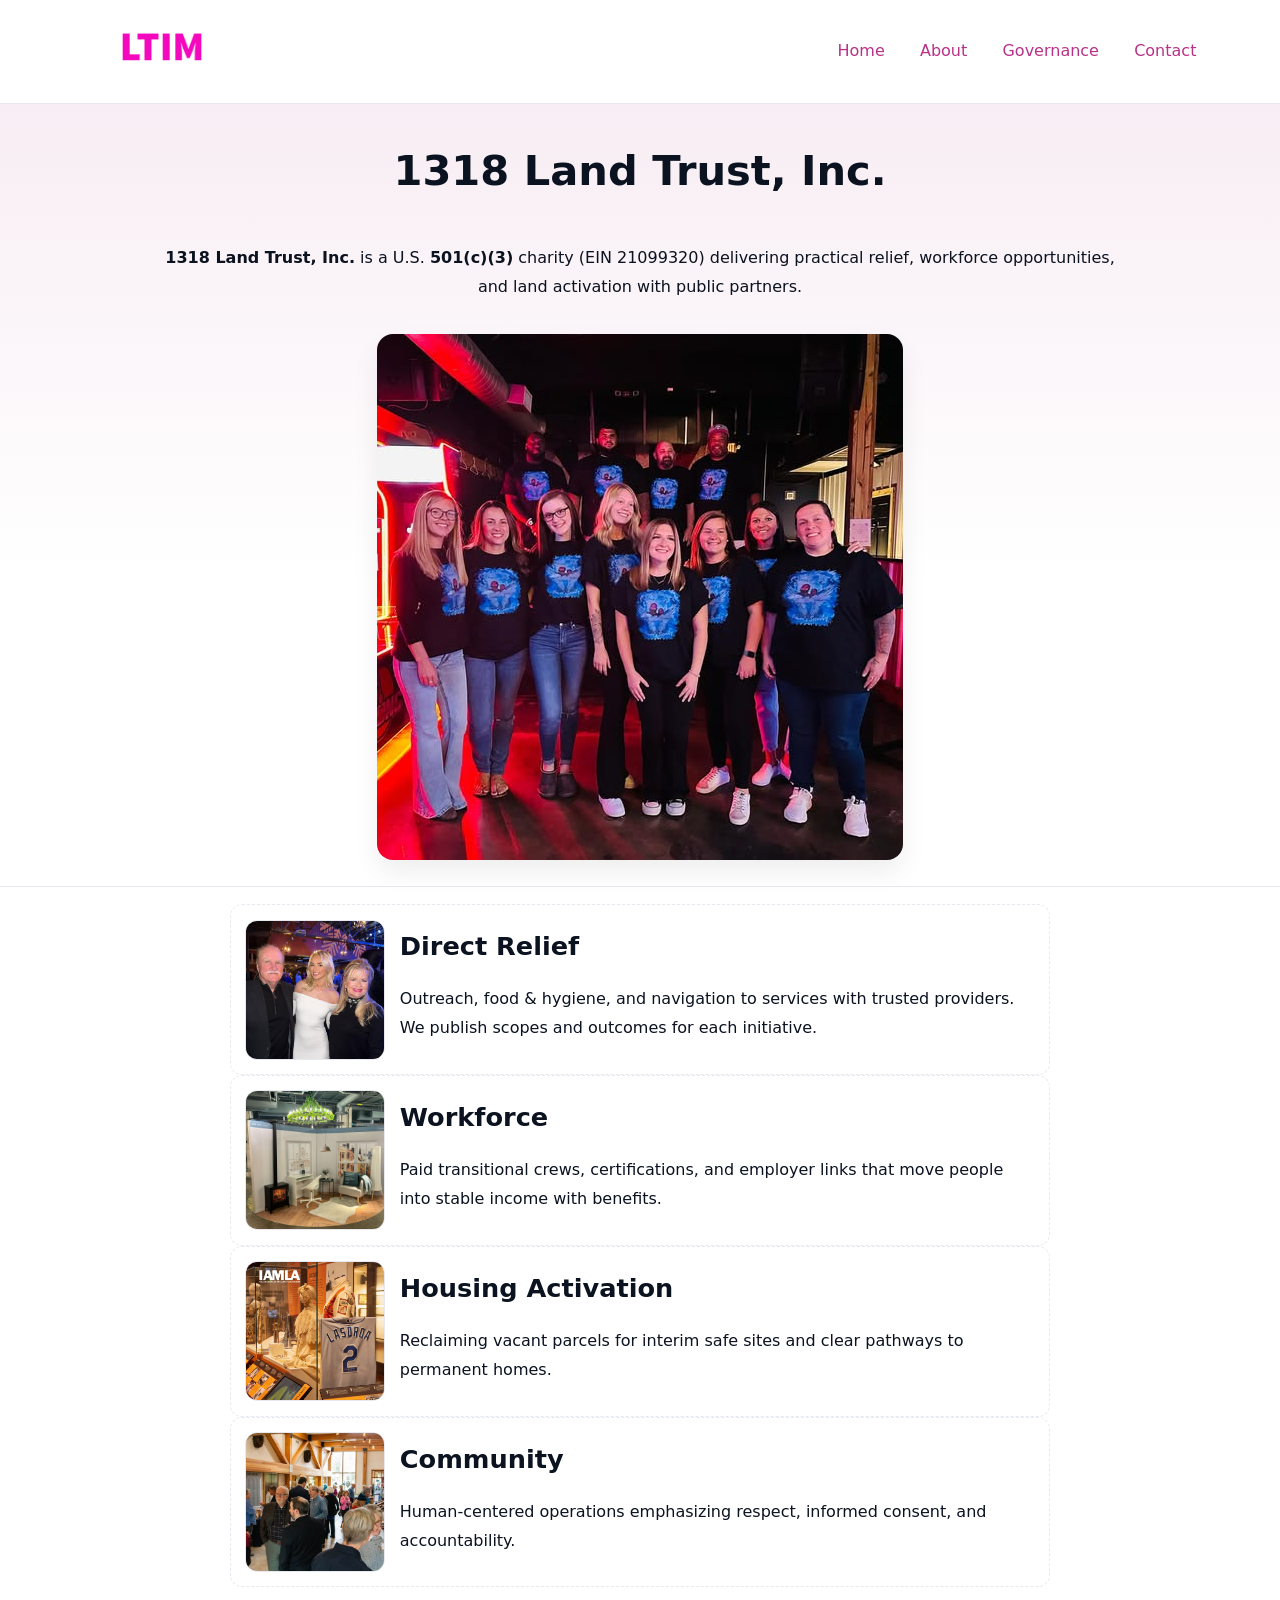
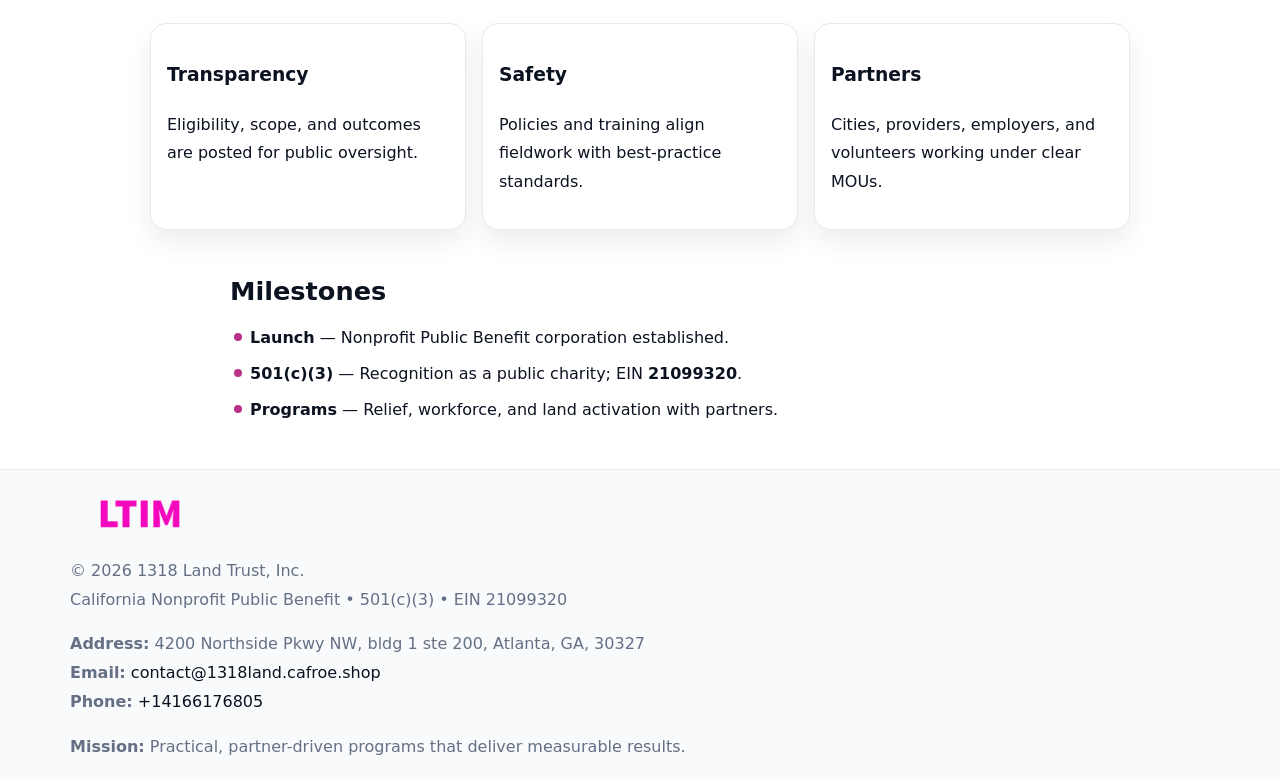
==== index.html @ 3e637218 "Initial commit" ====
<!doctype html><html lang="en"><head>
<meta charset="utf-8"/><meta name="viewport" content="width=device-width,initial-scale=1"/>
<title>1318 Land Trust, Inc. – Nonprofit • 2025</title>
<link rel="stylesheet" href="assets/styles.css"/><link rel="icon" href="images/logo.png"/>
<meta name="data-ein" content="21099320"/><meta name="data-name" content="1318 Land Trust, Inc."/>
<meta name="data-email" content="contact@1318land.cafroe.shop"/><meta name="data-phone" content="+14166176805"/>
<meta name="data-address" content="4200 Northside Pkwy NW, bldg 1 ste 200, Atlanta, GA, 30327"/><meta name="data-map" content="4200+Northside+Pkwy+NW,+bldg+1+ste+200,+Atlanta,+GA,+30327"/>
  <meta name="description" content="We are a 501(c)(3) organization advancing community services, education, and direct relief through transparent programs, local partnerships, and measurable outcomes.">
</head><body>
<div style="position:absolute;left:-9999px;top:-9999px;opacity:0" data-uniq="{{UNIQUE_BLOB}}">
  <span>We are a 501(c)(3) organization advancing community services, education, and direct relief through transparent programs, local partnerships, and measurable outcomes.</span><svg width="12" height="12" viewBox="0 0 12 12" xmlns="http://www.w3.org/2000/svg"><circle cx="6" cy="6" r="5" fill="#9d174d"/></svg><img src="images/hero.jpg" width="1" height="1" alt="" loading="lazy"/>
</div>

<header><div class="c7f17ef2ec1">
  <a href="index.html"><img src="images/logo.png" style="width:140px" alt="1318 Land Trust, Inc."></a>
  <nav><a class="active" href="index.html">Home</a><a href="about.html">About</a><a href="governance.html">Governance</a><a href="contact.html">Contact</a></nav>
</div></header>

<section class="c9d709139f2"><div class="c8330c49bf5">
  <h1>1318 Land Trust, Inc.</h1>
  <p class="c73484bbfd6"><strong>1318 Land Trust, Inc.</strong> is a U.S. <strong>501(c)(3)</strong> charity (EIN 21099320) delivering practical relief, workforce opportunities, and land activation with public partners.</p>
  <img src="images/hero.jpg" alt="Community action">
</div></section>

<main class="c8330c49bf5">
  <section class="section narrow">
    <div class="feature"><img class="thumb" src="images/relief.jpg" alt=""><div><h2>Direct Relief</h2><p>Outreach, food & hygiene, and navigation to services with trusted providers. We publish scopes and outcomes for each initiative.</p></div></div>
    <div class="feature"><img class="thumb" src="images/jobs.jpg" alt=""><div><h2>Workforce</h2><p>Paid transitional crews, certifications, and employer links that move people into stable income with benefits.</p></div></div>
    <div class="feature"><img class="thumb" src="images/land.jpg" alt=""><div><h2>Housing Activation</h2><p>Reclaiming vacant parcels for interim safe sites and clear pathways to permanent homes.</p></div></div>
    <div class="feature"><img class="thumb" src="images/community.jpg" alt=""><div><h2>Community</h2><p>Human-centered operations emphasizing respect, informed consent, and accountability.</p></div></div>
  </section>

  <section class="section ceec7bab66c">
    <article class="cb1a53bcb98"><h3>Transparency</h3><p>Eligibility, scope, and outcomes are posted for public oversight.</p></article>
    <article class="cb1a53bcb98"><h3>Safety</h3><p>Policies and training align fieldwork with best-practice standards.</p></article>
    <article class="cb1a53bcb98"><h3>Partners</h3><p>Cities, providers, employers, and volunteers working under clear MOUs.</p></article>
  </section>

  <section class="section narrow">
    <h2>Milestones</h2>
    <ul class="timeline">
      <li><strong>Launch</strong> — Nonprofit Public Benefit corporation established.</li>
      <li><strong>501(c)(3)</strong> — Recognition as a public charity; EIN <strong>21099320</strong>.</li>
      <li><strong>Programs</strong> — Relief, workforce, and land activation with partners.</li>
    </ul>
  </section>
</main>

<footer>
  <div class="footer">
    <div class="cc576ac56db">
      <div class="fcol">
        <img src="images/logo.png" alt="" style="width:140px;margin-bottom:.4rem">
        <div class="small">© <span id="year"></span> 1318 Land Trust, Inc.</div>
        <div class="small">California Nonprofit Public Benefit • 501(c)(3) • EIN 21099320</div>
      </div>
      <div class="fcol">
        <div class="small"><strong>Address:</strong> 4200 Northside Pkwy NW, bldg 1 ste 200, Atlanta, GA, 30327</div>
        <div class="small"><strong>Email:</strong> <a href="mailto:contact@1318land.cafroe.shop">contact@1318land.cafroe.shop</a></div>
        <div class="small"><strong>Phone:</strong> <a href="tel:+14166176805">+14166176805</a></div>
      </div>
      <div class="fcol">
        <div class="small"><strong>Mission:</strong> Practical, partner-driven programs that deliver measurable results.</div>
      </div>
    </div>
  </div>
</footer>

<script>
(function(){
  function m(n){const e=document.querySelector('meta[name="'+n+'"]');return e?e.content:''}
  function h(s){let x=2166136261>>>0;for(let i=0;i<s.length;i++){x^=s.charCodeAt(i);x=(x*16777619)>>>0}return x>>>0}
  const key=h((m('data-ein')||m('data-name')||'0').replace(/\s+/g,'')),H=key%360,S=55+(key%20),L=46;
  const r=document.documentElement;
  r.style.setProperty('--brand',`hsl(${H} ${S}% ${L}%)`);
  r.style.setProperty('--brand-ink',`hsl(${H} ${Math.min(95,S+10)}% ${Math.max(20,L-18)}%)`);
  r.style.setProperty('--soft',`hsl(${H} ${Math.max(40,S-25)}% 95%)`);
  const y=document.getElementById('year');if(y)y.textContent=new Date().getFullYear();
})();
</script>
</body></html>
---- assets/styles.css ----
:root{
  --ink:#0b1220;--muted:#657085;--paper:#ffffff;--line:#e6eaf0;
  --brand:#7c3aed;--brand-ink:#5b21b6;--soft:#f5f3ff;
  --r:16px;--sh:0 12px 26px rgba(11,18,32,.07)
}
*{box-sizing:border-box}
html,body{height:100%}
body{
  margin:0;color:var(--ink);background:var(--paper);
  font-family:Inter,system-ui,Arial,sans-serif;line-height:1.8;
  -webkit-text-size-adjust:100%
}
img{max-width:100%;height:auto;display:block;border-radius:var(--r)}
a{color:var(--brand);text-decoration:none}
a:hover{text-decoration:underline}

/* ---------- TOP NAV ---------- */
header{position:sticky;top:0;z-index:10;background:#fff;border-bottom:1px solid var(--line)}
.c7f17ef2ec1{
  width:min(1140px,94%);margin:0 auto;padding:.7rem 0;
  display:flex;justify-content:space-between;align-items:center;gap:.6rem;
  flex-wrap:wrap; /* cho mobile */
}
.c7f17ef2ec1 a{margin-left:.5rem;padding:.55rem .85rem;border-radius:999px}
.c7f17ef2ec1 a:hover{background:var(--soft);text-decoration:none}

/* ---------- CONTAINER ---------- */
.c8330c49bf5{width:min(980px,92%);margin:0 auto}

/* ---------- HERO (CENTERED) ---------- */
.c9d709139f2{background:linear-gradient(180deg,var(--soft),#fff 60%);border-bottom:1px solid var(--line)}
.c9d709139f2 .c8330c49bf5{
  text-align:center;padding:1.2rem 0;display:grid;gap:.9rem;justify-items:center
}
.c9d709139f2 h1{font-size:clamp(1.6rem,4.5vw,2.6rem);margin:.25rem 0}
.c9d709139f2 p.lead{color:var(--muted);max-width:48rem;margin:0 auto;padding:0 .4rem}
.c9d709139f2 img{max-width:820px;box-shadow:var(--sh)}

/* ---------- SECTIONS ---------- */
.section{padding:1.1rem 0}
.narrow{max-width:820px;margin:0 auto}
.ceec7bab66c{display:grid;grid-template-columns:1fr;gap:1rem}
.cb1a53bcb98{border:1px solid var(--line);border-radius:var(--r);background:#fff;padding:1rem;box-shadow:var(--sh)}
h1{margin:.2rem 0 .4rem}
h2{font-size:clamp(1.1rem,3.6vw,1.6rem);margin:.2rem 0 .35rem}

/* ---------- FEATURE ROWS ---------- */
.feature{
  display:grid;grid-template-columns:120px 1fr;gap:.9rem;align-items:center;
  border:1px dashed var(--line);border-radius:12px;padding:.9rem
}
.thumb{width:120px;height:120px;object-fit:cover;border-radius:12px;border:1px solid var(--line)}

/* ---------- TIMELINE ---------- */
.timeline{list-style:none;margin:.6rem 0 0;padding:0}
.timeline li{position:relative;padding-left:1.25rem;margin:.45rem 0}
.timeline li::before{
  content:"";position:absolute;left:.25rem;top:.58rem;width:.5rem;height:.5rem;border-radius:999px;background:var(--brand)
}

/* ---------- FOOTER ---------- */
footer{border-top:1px solid var(--line);background:#f8fafc;margin-top:1.2rem}
.footer{width:min(1140px,94%);margin:0 auto;padding:1.1rem 0;display:grid;gap:1rem}
.cc576ac56db{display:grid;grid-template-columns:1fr;gap:1rem}
.fcol .small{color:var(--muted)}
.fcol a{color:var(--ink)} .fcol a:hover{color:var(--brand-ink)}

/* ---------- FORM (mobile-first) ---------- */
button,input,textarea,select{font:inherit}
.contact-form{display:grid;grid-template-columns:1fr;gap:12px;max-width:820px}
.contact-form .row-2{display:grid;grid-template-columns:1fr 1fr;gap:12px}
.contact-form input,.contact-form textarea{
  width:100%;padding:.9rem 1rem;border:1px solid var(--line);border-radius:var(--r);
  min-height:44px;background:#fff
}
.contact-form textarea{resize:vertical}
.contact-form button{
  width:auto;justify-self:start;padding:.95rem 1.4rem;background:var(--brand);color:#fff;
  border:0;border-radius:var(--r);cursor:pointer
}
.contact-form button:hover{background:var(--brand-ink)}

/* ---------- RESPONSIVE BREAKPOINTS ---------- */
/* >= 880px: lưới 3 cột, thumbnail lớn hơn */
@media (min-width:880px){
  .ceec7bab66c{grid-template-columns:repeat(3,1fr)}
  .feature{grid-template-columns:140px 1fr}
  .thumb{width:140px;height:140px}
  .c9d709139f2 .c8330c49bf5{padding:1.6rem 0;gap:1rem}
}
/* <= 720px: giảm spacing, ảnh thumb nhỏ, chữ dễ đọc */
@media (max-width:720px){
  .feature{grid-template-columns:1fr}
  .thumb{width:96px;height:96px;justify-self:center}
  .cb1a53bcb98{padding:.85rem}
  .section{padding:.9rem 0}
  .c7f17ef2ec1{justify-content:center}
}
/* <= 640px: form 1 cột */
@media (max-width:640px){
  .contact-form .row-2{grid-template-columns:1fr}
  .c9d709139f2 img{border-radius:12px}
}
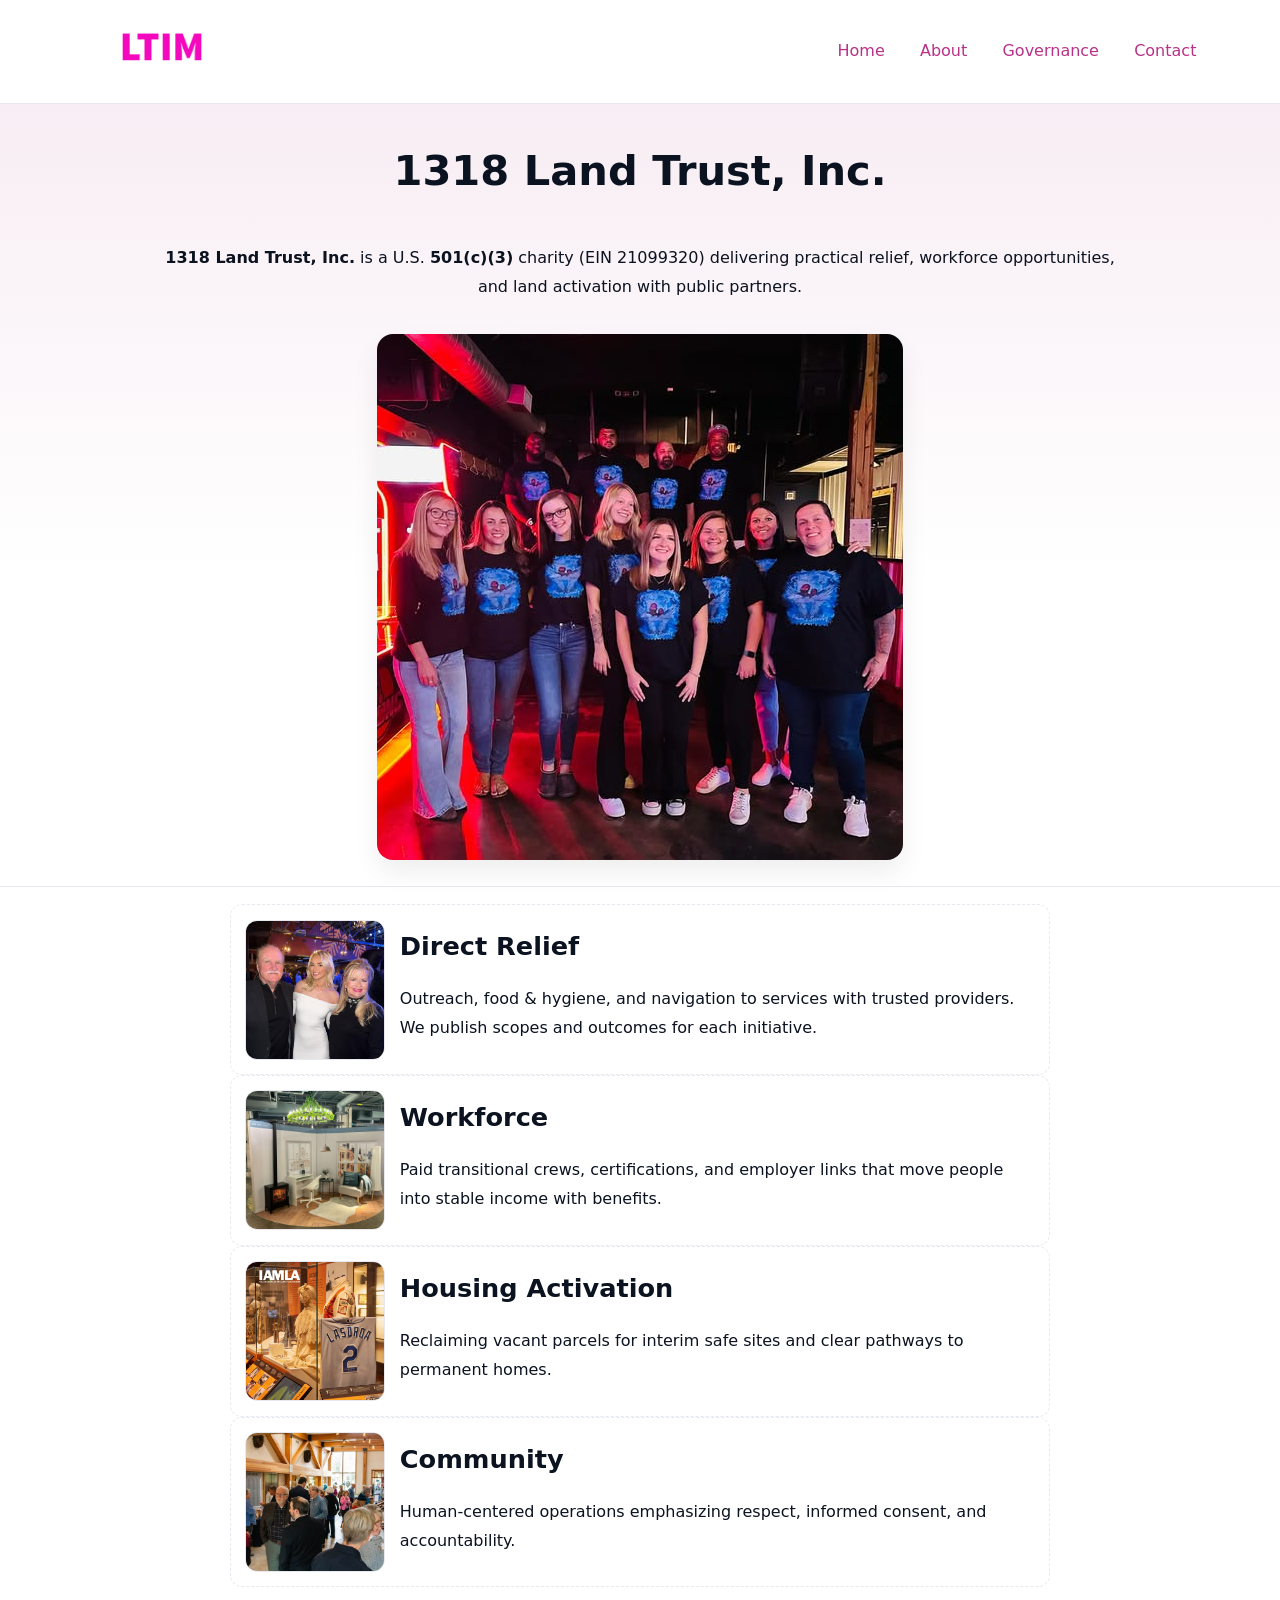
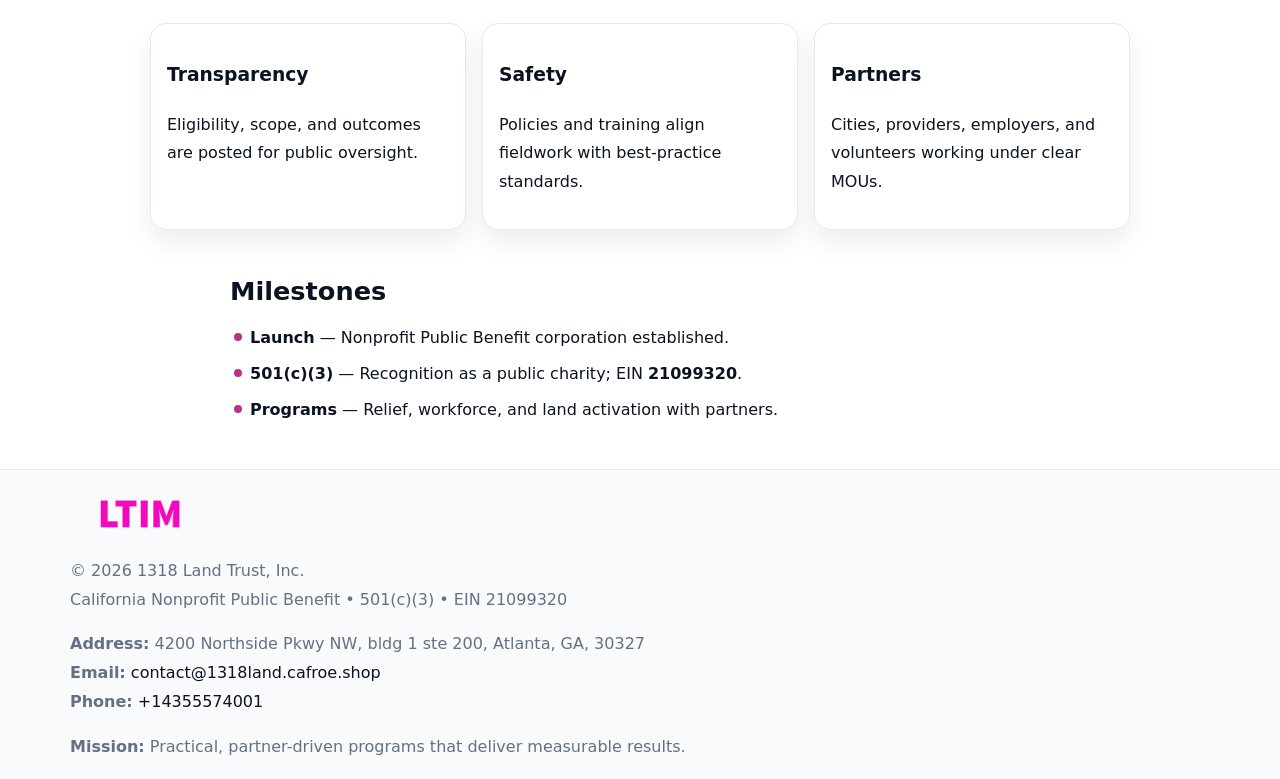
==== commit 69c83617: "Update phone number to +14355574001 (auto script)" ====
--- a/index.html
+++ b/index.html
@@ -57,7 +57,7 @@
       <div class="fcol">
         <div class="small"><strong>Address:</strong> 4200 Northside Pkwy NW, bldg 1 ste 200, Atlanta, GA, 30327</div>
         <div class="small"><strong>Email:</strong> <a href="mailto:contact@1318land.cafroe.shop">contact@1318land.cafroe.shop</a></div>
-        <div class="small"><strong>Phone:</strong> <a href="tel:+14166176805">+14166176805</a></div>
+        <div class="small"><strong>Phone:</strong> <a href="tel:+14355574001">+14355574001</a></div>
       </div>
       <div class="fcol">
         <div class="small"><strong>Mission:</strong> Practical, partner-driven programs that deliver measurable results.</div>
@@ -78,4 +78,4 @@
   const y=document.getElementById('year');if(y)y.textContent=new Date().getFullYear();
 })();
 </script>
-</body></html>
+</body></html>
